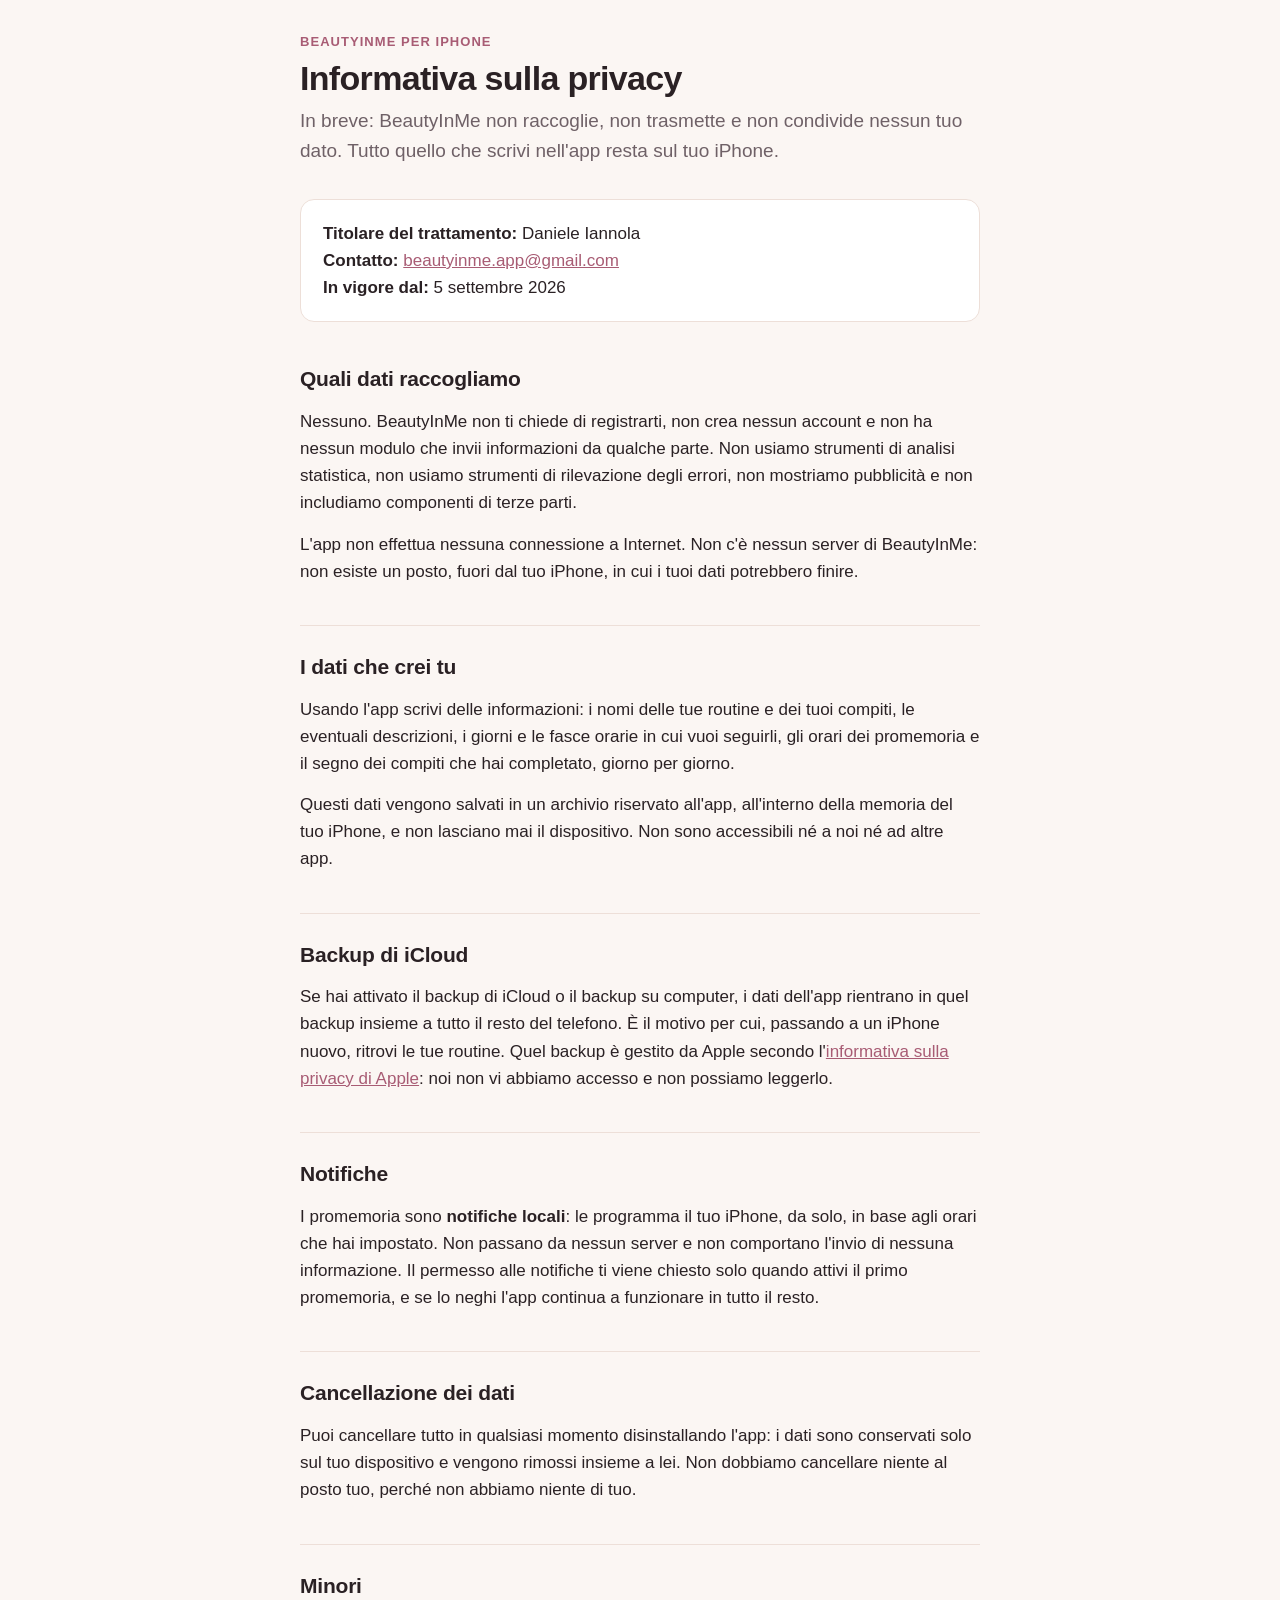
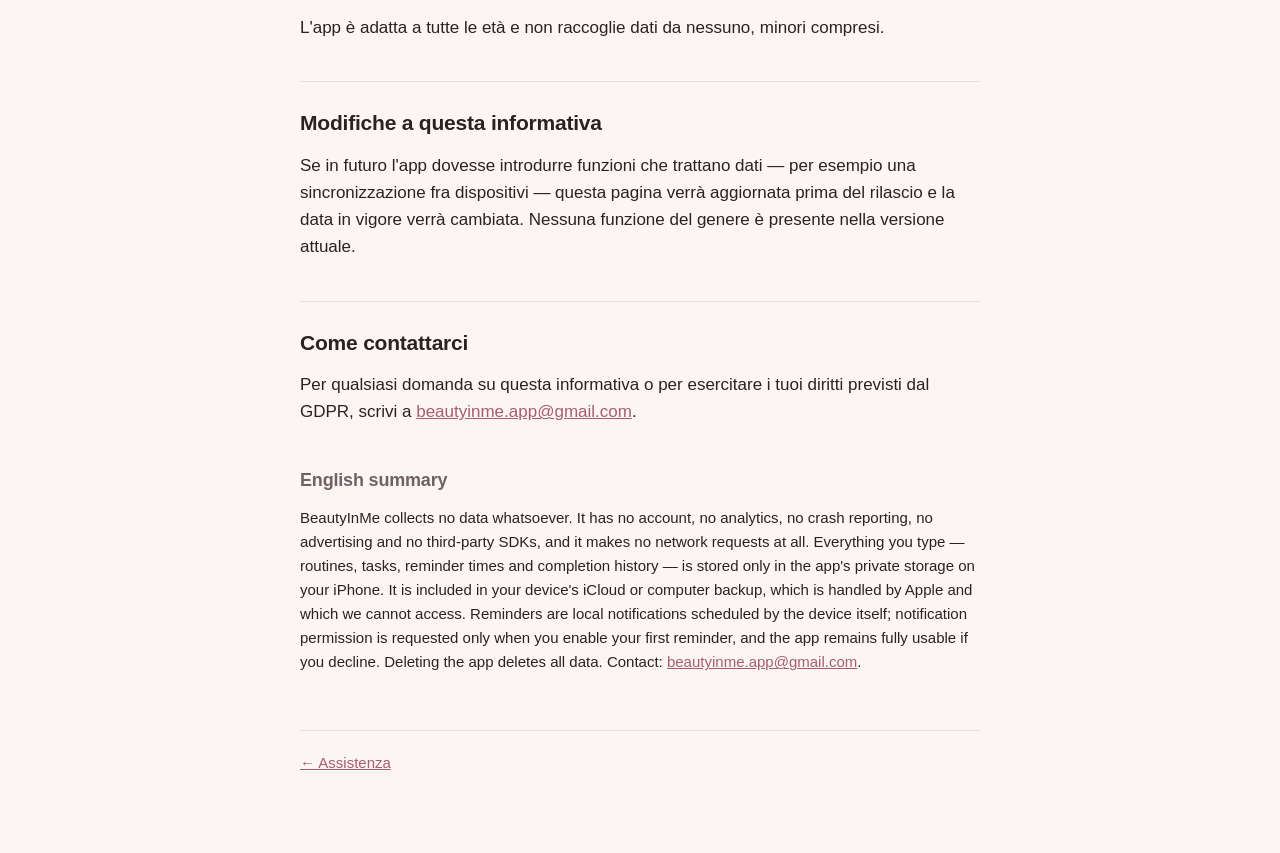
==== privacy.html @ e9b801cd "pagine di assistenza e informativa privacy - index.html: contatto, domande frequenti, versione dell'" ====
<!doctype html>
<html lang="it">
<head>
<meta charset="utf-8">
<meta name="viewport" content="width=device-width, initial-scale=1">
<title>BeautyInMe — Informativa sulla privacy</title>
<link rel="stylesheet" href="stile.css">
</head>
<body>
<main>

  <p class="occhiello">BeautyInMe per iPhone</p>
  <h1>Informativa sulla privacy</h1>
  <p class="sommario">In breve: BeautyInMe non raccoglie, non trasmette e non condivide nessun tuo dato. Tutto quello che scrivi nell'app resta sul tuo iPhone.</p>

  <div class="riquadro">
    <p><strong>Titolare del trattamento:</strong> Daniele Iannola<br>
    <strong>Contatto:</strong> <a href="mailto:beautyinme.app@gmail.com">beautyinme.app@gmail.com</a><br>
    <strong>In vigore dal:</strong> 5 settembre 2026</p>
  </div>

  <h2>Quali dati raccogliamo</h2>
  <p>Nessuno. BeautyInMe non ti chiede di registrarti, non crea nessun account e non ha nessun modulo che invii informazioni da qualche parte. Non usiamo strumenti di analisi statistica, non usiamo strumenti di rilevazione degli errori, non mostriamo pubblicità e non includiamo componenti di terze parti.</p>
  <p>L'app non effettua nessuna connessione a Internet. Non c'è nessun server di BeautyInMe: non esiste un posto, fuori dal tuo iPhone, in cui i tuoi dati potrebbero finire.</p>

  <h2>I dati che crei tu</h2>
  <p>Usando l'app scrivi delle informazioni: i nomi delle tue routine e dei tuoi compiti, le eventuali descrizioni, i giorni e le fasce orarie in cui vuoi seguirli, gli orari dei promemoria e il segno dei compiti che hai completato, giorno per giorno.</p>
  <p>Questi dati vengono salvati in un archivio riservato all'app, all'interno della memoria del tuo iPhone, e non lasciano mai il dispositivo. Non sono accessibili né a noi né ad altre app.</p>

  <h2>Backup di iCloud</h2>
  <p>Se hai attivato il backup di iCloud o il backup su computer, i dati dell'app rientrano in quel backup insieme a tutto il resto del telefono. È il motivo per cui, passando a un iPhone nuovo, ritrovi le tue routine. Quel backup è gestito da Apple secondo l'<a href="https://www.apple.com/it/legal/privacy/">informativa sulla privacy di Apple</a>: noi non vi abbiamo accesso e non possiamo leggerlo.</p>

  <h2>Notifiche</h2>
  <p>I promemoria sono <strong>notifiche locali</strong>: le programma il tuo iPhone, da solo, in base agli orari che hai impostato. Non passano da nessun server e non comportano l'invio di nessuna informazione. Il permesso alle notifiche ti viene chiesto solo quando attivi il primo promemoria, e se lo neghi l'app continua a funzionare in tutto il resto.</p>

  <h2>Cancellazione dei dati</h2>
  <p>Puoi cancellare tutto in qualsiasi momento disinstallando l'app: i dati sono conservati solo sul tuo dispositivo e vengono rimossi insieme a lei. Non dobbiamo cancellare niente al posto tuo, perché non abbiamo niente di tuo.</p>

  <h2>Minori</h2>
  <p>L'app è adatta a tutte le età e non raccoglie dati da nessuno, minori compresi.</p>

  <h2>Modifiche a questa informativa</h2>
  <p>Se in futuro l'app dovesse introdurre funzioni che trattano dati — per esempio una sincronizzazione fra dispositivi — questa pagina verrà aggiornata prima del rilascio e la data in vigore verrà cambiata. Nessuna funzione del genere è presente nella versione attuale.</p>

  <h2>Come contattarci</h2>
  <p>Per qualsiasi domanda su questa informativa o per esercitare i tuoi diritti previsti dal GDPR, scrivi a <a href="mailto:beautyinme.app@gmail.com">beautyinme.app@gmail.com</a>.</p>

  <div class="en">
    <h2>English summary</h2>
    <p>BeautyInMe collects no data whatsoever. It has no account, no analytics, no crash reporting, no advertising and no third-party SDKs, and it makes no network requests at all. Everything you type — routines, tasks, reminder times and completion history — is stored only in the app's private storage on your iPhone. It is included in your device's iCloud or computer backup, which is handled by Apple and which we cannot access. Reminders are local notifications scheduled by the device itself; notification permission is requested only when you enable your first reminder, and the app remains fully usable if you decline. Deleting the app deletes all data. Contact: <a href="mailto:beautyinme.app@gmail.com">beautyinme.app@gmail.com</a>.</p>
  </div>

  <footer>
    <p><a href="index.html">← Assistenza</a></p>
  </footer>

</main>
</body>
</html>
---- stile.css ----
/* Foglio di stile unico per le due pagine. Palette presa da design/build.py,
   così il sito di supporto somiglia all'app invece di sembrare un modulo. */

:root {
  --bg: #FBF6F3;
  --surface: #FFFFFF;
  --border: #EDDFD8;
  --text: #2A2124;
  --text2: #6F6167;
  --accent: #A85C74;
}

@media (prefers-color-scheme: dark) {
  :root {
    --bg: #16110F;
    --surface: #211A18;
    --border: #372C29;
    --text: #F5EDE8;
    --text2: #B6A7A1;
    --accent: #E9A3B6;
  }
}

* { box-sizing: border-box; }

body {
  margin: 0;
  padding: 32px 20px 64px;
  background: var(--bg);
  color: var(--text);
  font: 17px/1.6 -apple-system, BlinkMacSystemFont, "Segoe UI", Roboto, sans-serif;
  -webkit-text-size-adjust: 100%;
}

main { max-width: 680px; margin: 0 auto; }

h1 {
  font-size: 34px;
  line-height: 1.15;
  letter-spacing: -0.02em;
  margin: 0 0 8px;
}

h2 {
  font-size: 21px;
  letter-spacing: -0.01em;
  margin: 40px 0 12px;
  padding-top: 24px;
  border-top: 1px solid var(--border);
}

h2:first-of-type { border-top: none; padding-top: 0; }

p, li { color: var(--text); margin: 0 0 14px; }
li { margin-bottom: 8px; }

.occhiello {
  text-transform: uppercase;
  letter-spacing: 0.08em;
  font-size: 13px;
  font-weight: 600;
  color: var(--accent);
  margin: 0 0 6px;
}

.sommario { color: var(--text2); font-size: 19px; margin-bottom: 32px; }

.riquadro {
  background: var(--surface);
  border: 1px solid var(--border);
  border-radius: 14px;
  padding: 20px 22px;
  margin: 24px 0;
}

.riquadro p:last-child, .riquadro ul:last-child { margin-bottom: 0; }

a { color: var(--accent); }

footer {
  margin-top: 56px;
  padding-top: 20px;
  border-top: 1px solid var(--border);
  color: var(--text2);
  font-size: 15px;
}

/* Sezione in inglese per il revisore App Store: compatta, chiaramente separata. */
.en { color: var(--text2); font-size: 15px; }
.en h2 { font-size: 18px; }
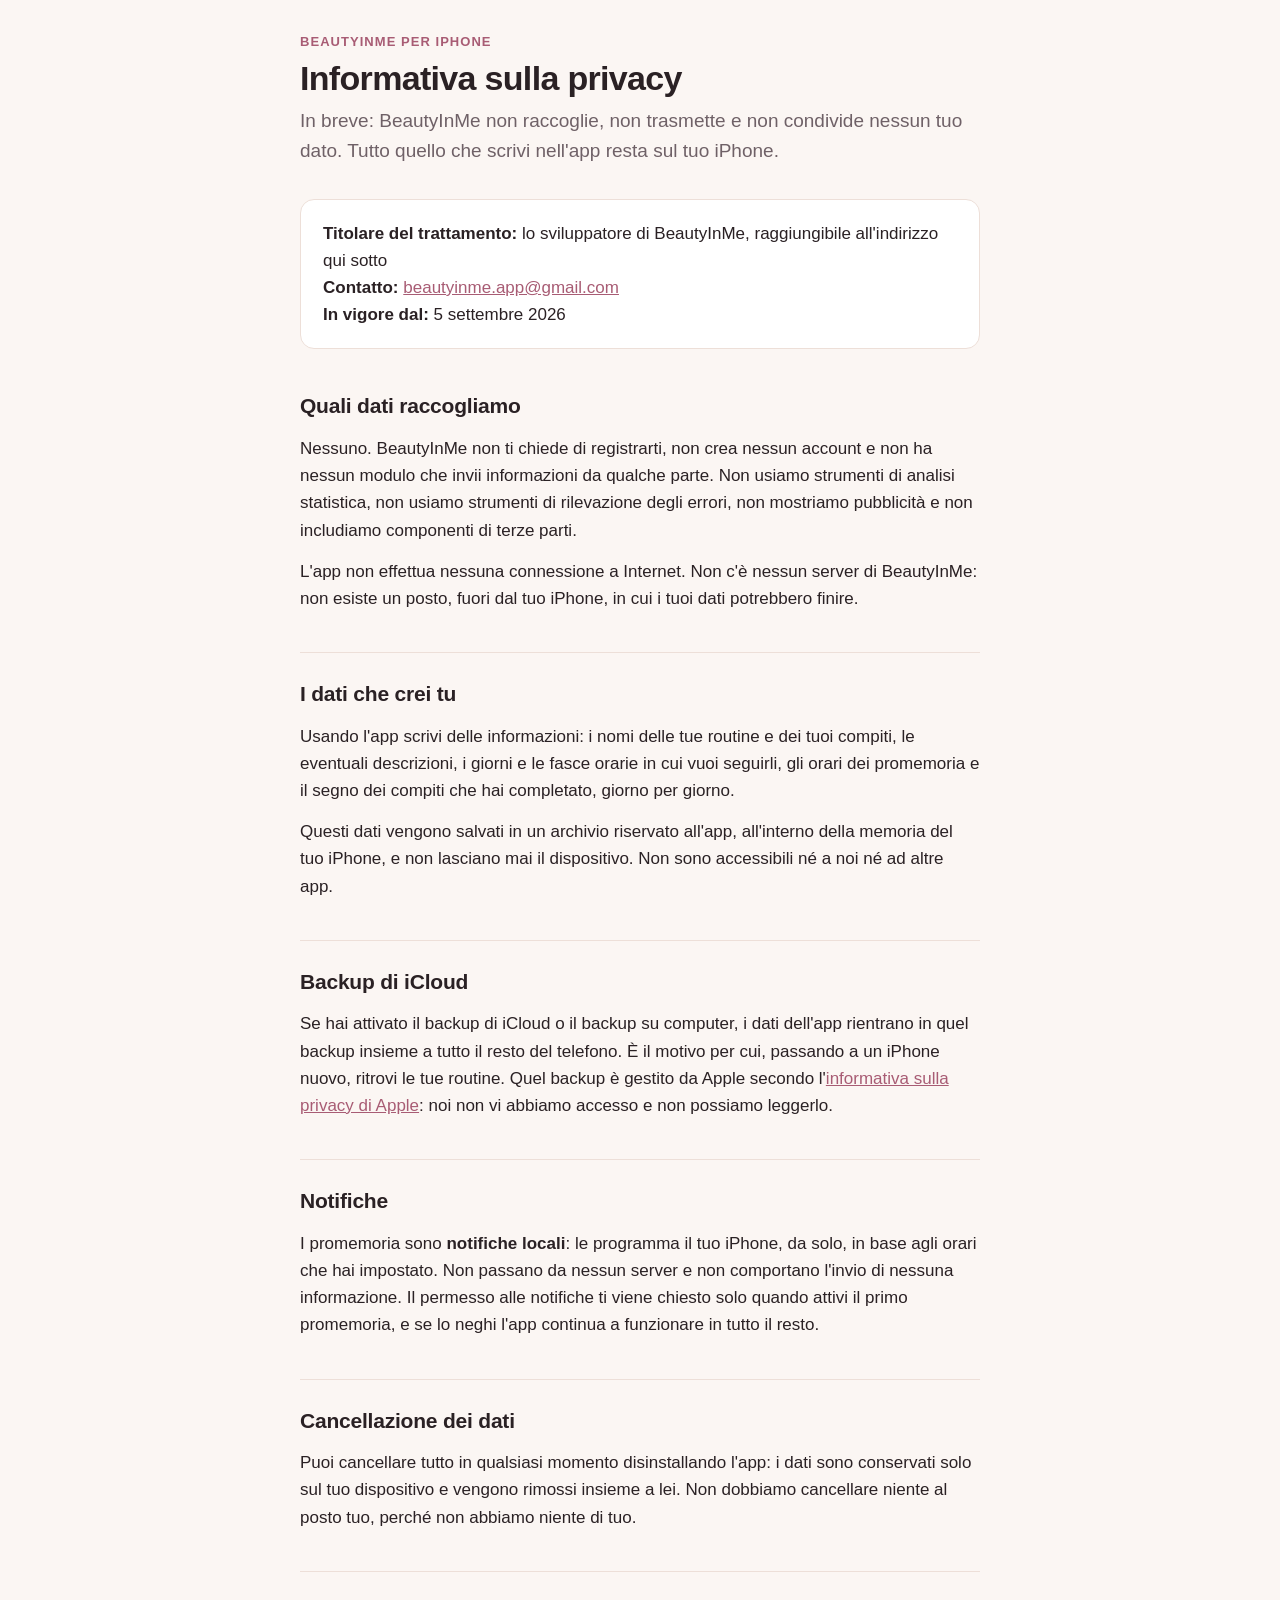
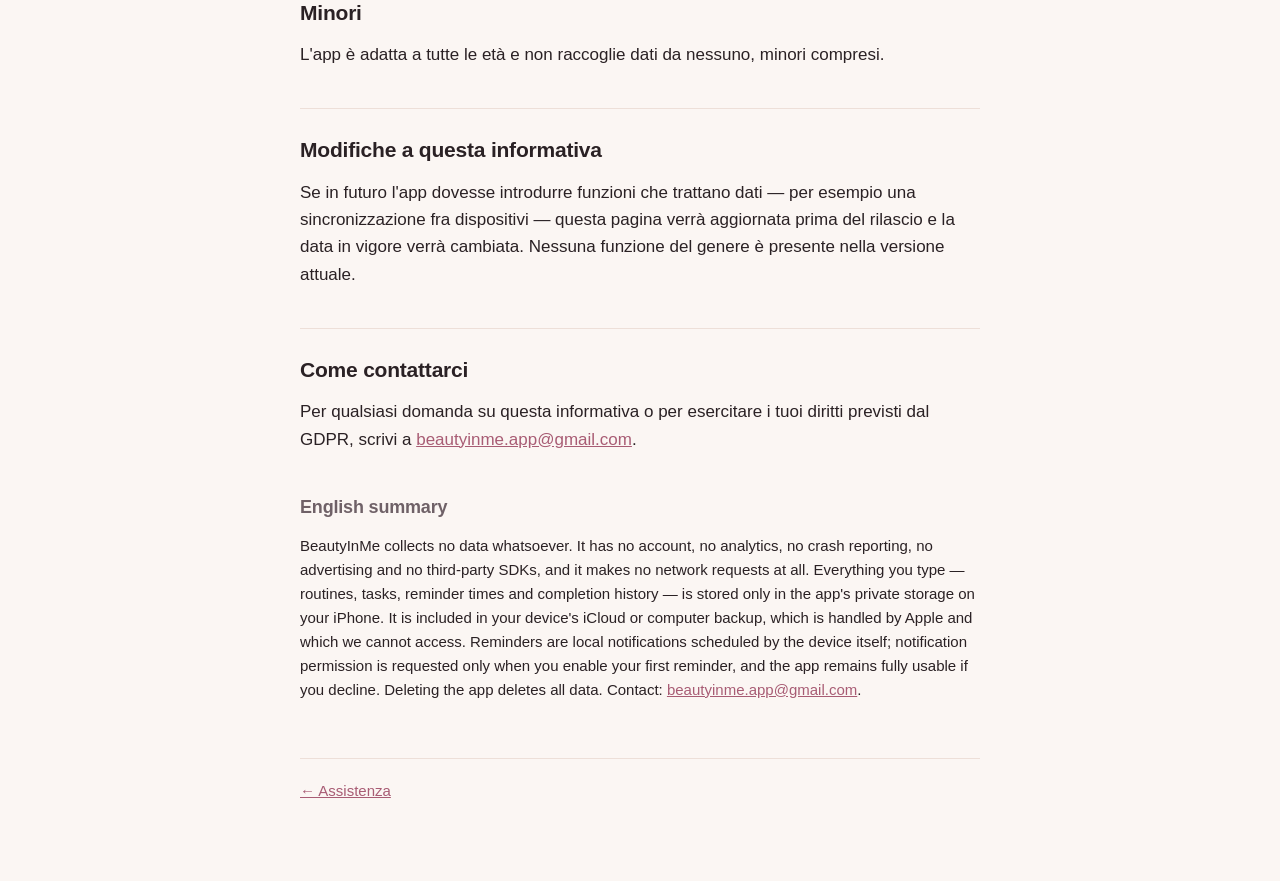
==== commit e00e2533: "via il nome dello sviluppatore dalle pagine pubbliche Il contatto resta la casella dedicata: per un'" ====
--- a/privacy.html
+++ b/privacy.html
@@ -14,7 +14,8 @@
   <p class="sommario">In breve: BeautyInMe non raccoglie, non trasmette e non condivide nessun tuo dato. Tutto quello che scrivi nell'app resta sul tuo iPhone.</p>
 
   <div class="riquadro">
-    <p><strong>Titolare del trattamento:</strong> Daniele Iannola<br>
+    <p><strong>Titolare del trattamento:</strong> lo sviluppatore di BeautyInMe,
+    raggiungibile all'indirizzo qui sotto<br>
     <strong>Contatto:</strong> <a href="mailto:beautyinme.app@gmail.com">beautyinme.app@gmail.com</a><br>
     <strong>In vigore dal:</strong> 5 settembre 2026</p>
   </div>
